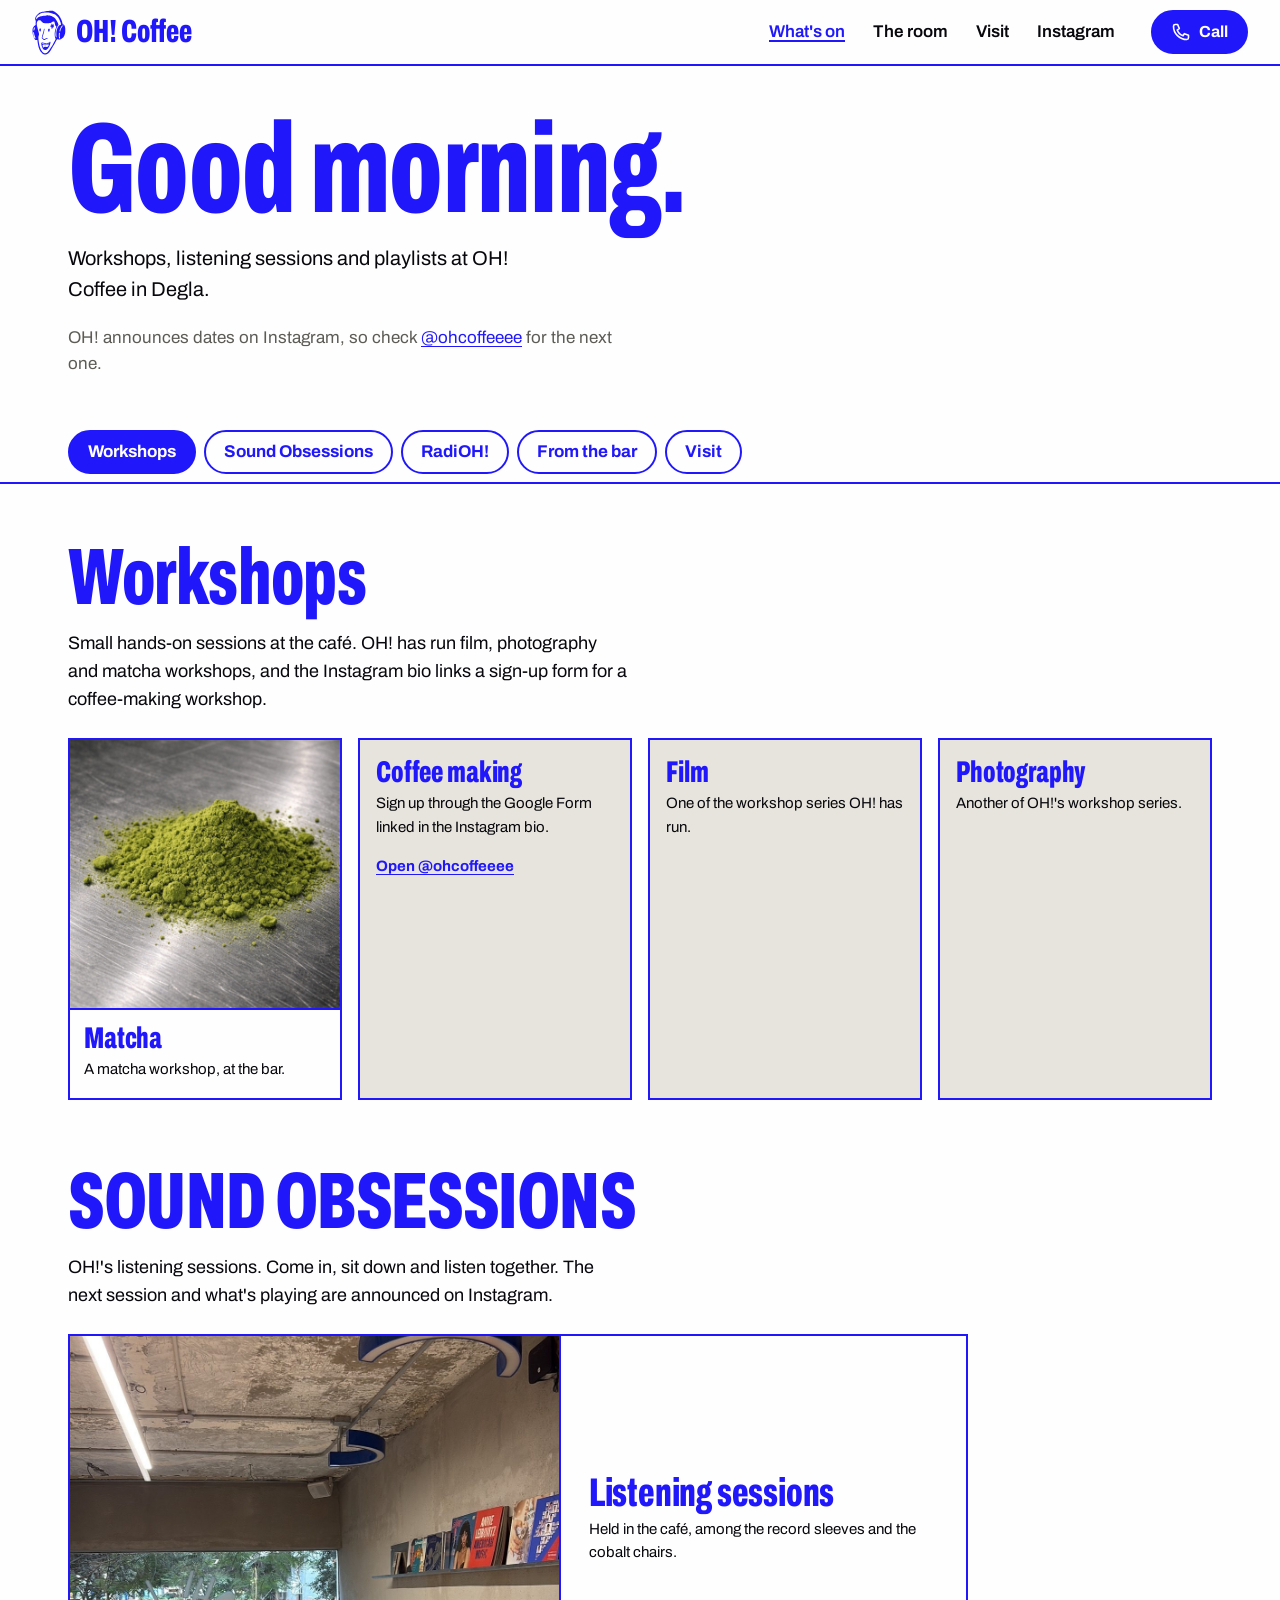
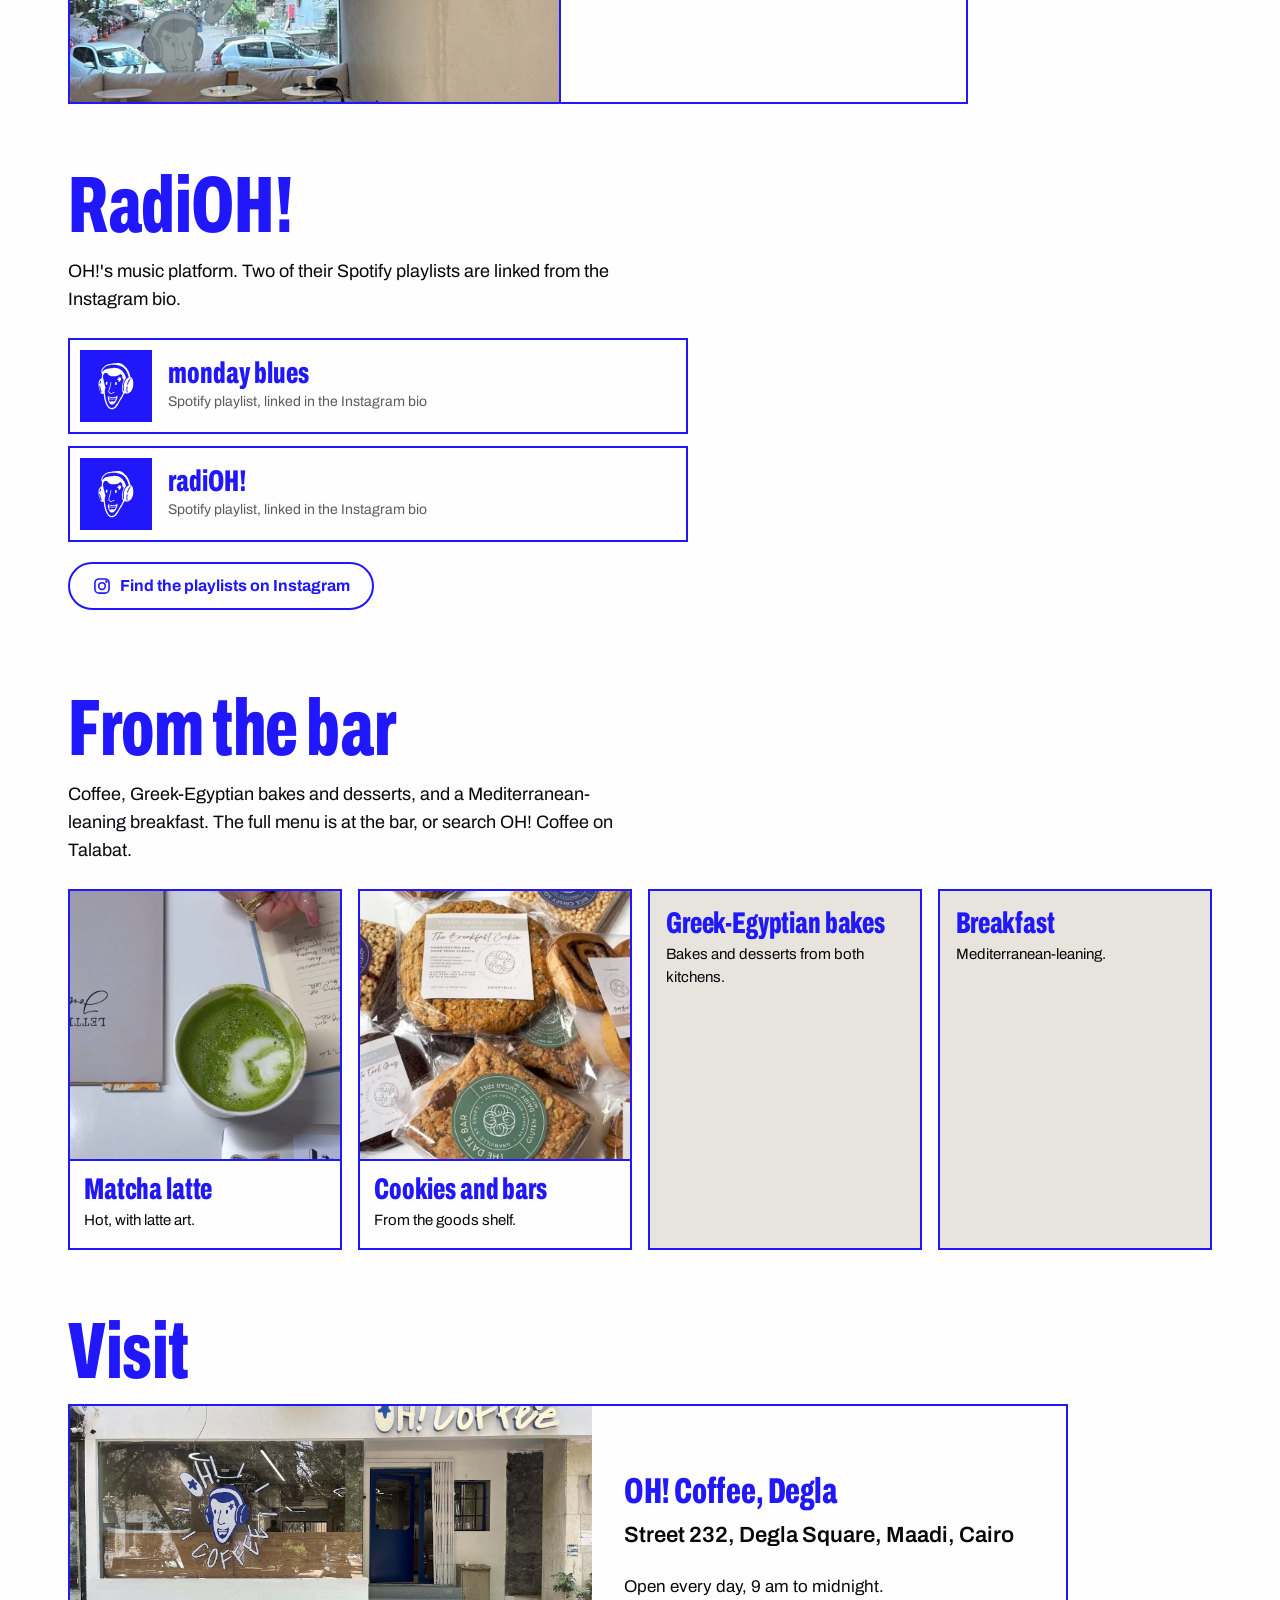
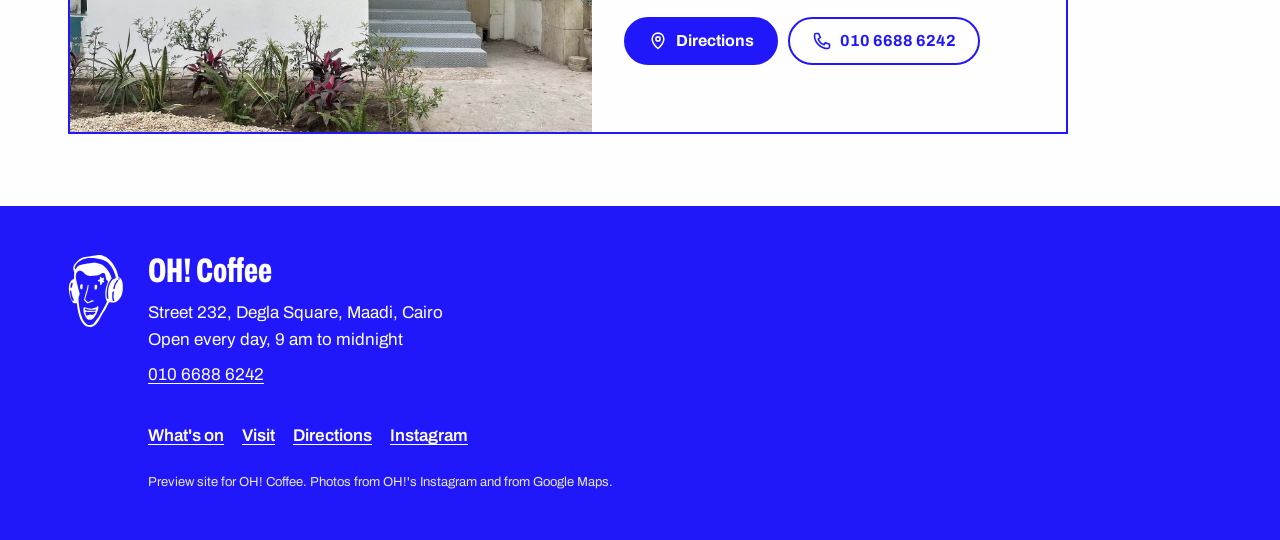
==== whatson.html @ edeab0a0 "OH! Coffee preview site Co-Authored-By: Claude Opus 5.5 (1M context) <noreply@anthropic.com> Claude-" ====
<!doctype html>
<html lang="en">
<head>
<meta charset="utf-8">
<meta name="viewport" content="width=device-width, initial-scale=1">
<title>What&#x27;s on | OH! Coffee, Degla</title>
<meta name="description" content="Workshops, SOUND OBSESSIONS listening sessions and RadiOH! playlists at OH! Coffee, Street 232, Degla Square, Maadi.">
<meta name="theme-color" content="#fefefe">
<link rel="icon" href="img/icon.png">
<link rel="preload" href="fonts/b9202932174a.woff2" as="font" type="font/woff2" crossorigin>
<link rel="stylesheet" href="fonts.css">
<link rel="stylesheet" href="site.css">
<script>document.documentElement.classList.add('js')</script>
</head>
<body class="p-whatson">
<svg width="0" height="0" style="position:absolute" aria-hidden="true"><symbol id="face" viewBox="30 13 96 127"><path fill="currentColor" fill-rule="evenodd" d="M80.00 14.99C78.13 15.17 74.65 15.59 72.27 16.00C69.90 16.41 67.88 17.08 65.75 17.43C63.62 17.78 61.21 17.81 59.50 18.09C57.79 18.36 56.87 18.61 55.50 19.09C54.13 19.58 52.40 20.39 51.27 21.00C50.14 21.61 50.22 21.38 48.72 22.75C47.22 24.12 43.67 27.58 42.25 29.21C40.83 30.83 40.71 31.28 40.17 32.50C39.64 33.72 39.21 35.33 39.05 36.50C38.88 37.67 38.92 38.12 39.19 39.50C39.46 40.88 40.50 42.79 40.66 44.75C40.81 46.71 40.19 49.50 40.13 51.25C40.06 53.00 40.92 54.08 40.27 55.25C39.63 56.42 37.26 57.35 36.25 58.25C35.25 59.15 34.92 59.57 34.25 60.66C33.58 61.74 32.70 63.37 32.25 64.76C31.80 66.15 31.68 67.63 31.55 69.00C31.41 70.37 31.38 71.29 31.44 73.00C31.50 74.71 31.65 77.39 31.91 79.25C32.17 81.11 32.64 82.81 33.00 84.18C33.36 85.56 33.39 85.86 34.06 87.50C34.73 89.14 36.20 92.48 37.00 94.02C37.80 95.56 38.30 96.17 38.88 96.75C39.46 97.33 39.61 97.38 40.50 97.50C41.39 97.61 43.46 97.33 44.25 97.46C45.04 97.58 44.89 96.78 45.22 98.25C45.55 99.72 45.77 103.42 46.23 106.25C46.70 109.08 47.37 112.67 48.00 115.25C48.63 117.83 49.28 119.75 50.01 121.75C50.75 123.75 51.41 125.45 52.40 127.25C53.40 129.05 54.86 131.16 56.00 132.55C57.14 133.94 58.08 134.74 59.25 135.58C60.42 136.42 61.67 137.12 63.00 137.58C64.33 138.04 65.88 138.31 67.25 138.35C68.62 138.39 70.17 138.10 71.25 137.82C72.33 137.55 72.81 137.28 73.75 136.72C74.69 136.17 75.92 135.33 76.88 134.50C77.84 133.67 78.55 132.90 79.50 131.73C80.45 130.57 80.99 130.12 82.58 127.50C84.17 124.88 87.21 119.03 89.03 116.00C90.85 112.97 91.98 111.98 93.50 109.31C95.02 106.64 96.94 102.18 98.14 100.00C99.33 97.82 100.07 96.95 100.67 96.25C101.27 95.55 101.11 95.78 101.75 95.78C102.39 95.78 103.54 96.15 104.50 96.24C105.46 96.32 106.42 96.40 107.50 96.29C108.58 96.19 110.00 95.91 111.00 95.60C112.00 95.30 112.50 95.13 113.50 94.47C114.50 93.81 115.98 92.66 117.00 91.62C118.02 90.59 118.81 89.51 119.60 88.25C120.40 86.99 121.13 85.54 121.75 84.04C122.37 82.54 122.96 80.63 123.30 79.25C123.65 77.87 123.69 76.83 123.81 75.75C123.93 74.67 124.00 74.58 124.00 72.75C124.01 70.92 124.07 67.04 123.83 64.75C123.60 62.46 123.02 60.42 122.62 59.00C122.21 57.58 121.85 57.01 121.42 56.25C120.98 55.49 120.40 54.89 120.00 54.47C119.60 54.04 119.46 53.95 119.00 53.73C118.54 53.51 117.63 53.34 117.25 53.13C116.87 52.93 117.16 53.86 116.71 52.50C116.26 51.14 115.23 47.08 114.56 45.00C113.90 42.92 113.21 41.27 112.70 40.00C112.19 38.73 112.28 38.83 111.50 37.37C110.72 35.91 108.99 32.81 108.00 31.25C107.00 29.69 106.52 29.17 105.55 28.00C104.59 26.83 103.91 25.86 102.20 24.25C100.48 22.64 97.12 19.67 95.25 18.33C93.38 17.00 92.24 16.75 90.95 16.25C89.66 15.75 88.74 15.57 87.50 15.35C86.26 15.13 84.75 14.99 83.50 14.93C82.25 14.87 81.87 14.81 80.00 14.99ZM65.25 20.00C63.75 20.19 61.04 20.64 59.50 20.98C57.96 21.31 57.25 21.52 56.00 22.03C54.75 22.53 53.27 23.26 51.98 24.00C50.69 24.74 49.58 25.33 48.25 26.49C46.92 27.64 44.93 29.83 44.00 30.91C43.07 32.00 43.05 32.15 42.67 33.00C42.29 33.85 41.83 35.05 41.72 36.00C41.60 36.95 41.83 38.20 42.00 38.69C42.17 39.19 42.24 39.41 42.75 38.96C43.26 38.51 44.30 36.82 45.05 36.00C45.80 35.18 46.30 34.67 47.25 34.01C48.20 33.36 49.25 32.68 50.75 32.08C52.25 31.47 52.96 31.01 56.25 30.38C59.54 29.74 67.17 28.61 70.50 28.25C73.83 27.88 74.79 28.15 76.25 28.18C77.71 28.22 78.25 28.29 79.25 28.46C80.25 28.62 81.25 28.90 82.25 29.18C83.25 29.46 84.38 29.80 85.25 30.14C86.12 30.47 86.33 30.49 87.50 31.18C88.67 31.87 90.85 33.19 92.25 34.28C93.65 35.38 94.64 36.30 95.88 37.75C97.12 39.20 98.61 41.25 99.71 43.00C100.82 44.75 101.69 46.38 102.50 48.25C103.32 50.12 104.28 53.04 104.59 54.25C104.89 55.46 104.90 54.50 104.34 55.50C103.79 56.50 102.11 58.75 101.25 60.25C100.40 61.75 99.74 63.21 99.20 64.50C98.66 65.79 98.38 66.71 98.02 68.00C97.67 69.29 97.37 70.21 97.08 72.25C96.80 74.29 96.44 78.25 96.30 80.25C96.16 82.25 96.19 83.08 96.25 84.25C96.30 85.42 96.51 86.54 96.65 87.25C96.80 87.96 96.87 88.07 97.10 88.50C97.32 88.93 97.77 89.54 98.00 89.81C98.23 90.08 98.30 90.06 98.50 90.09C98.70 90.13 99.04 90.14 99.21 90.00C99.39 89.86 99.59 89.75 99.56 89.25C99.54 88.75 99.19 88.83 99.05 87.00C98.92 85.17 98.70 80.67 98.75 78.25C98.79 75.83 99.06 74.21 99.33 72.50C99.61 70.79 99.91 69.54 100.39 68.00C100.87 66.46 101.58 64.62 102.22 63.25C102.87 61.88 103.69 60.64 104.25 59.80C104.81 58.97 104.98 58.82 105.56 58.25C106.14 57.68 106.78 56.99 107.75 56.36C108.72 55.74 110.70 54.94 111.39 54.50C112.08 54.06 111.81 54.08 111.88 53.75C111.95 53.42 112.02 53.42 111.82 52.50C111.62 51.58 111.37 50.29 110.66 48.25C109.95 46.21 108.65 42.58 107.55 40.25C106.45 37.92 105.04 35.73 104.07 34.25C103.10 32.77 102.68 32.38 101.75 31.38C100.82 30.37 99.79 29.26 98.50 28.22C97.21 27.18 95.83 26.09 94.00 25.15C92.17 24.22 89.92 23.37 87.50 22.61C85.08 21.85 81.75 21.05 79.50 20.60C77.25 20.15 75.83 20.06 74.00 19.92C72.17 19.79 69.96 19.78 68.50 19.79C67.04 19.80 66.75 19.80 65.25 20.00ZM49.25 41.75C48.79 41.82 48.67 41.84 48.25 42.06C47.83 42.28 47.29 42.53 46.75 43.06C46.21 43.60 45.49 44.42 45.00 45.29C44.51 46.15 44.07 47.05 43.81 48.25C43.54 49.45 43.22 50.38 43.40 52.50C43.59 54.62 43.85 56.42 44.90 61.00C45.94 65.58 48.92 76.38 49.70 80.00C50.48 83.62 49.85 81.38 49.58 82.75C49.30 84.12 48.31 86.83 48.06 88.25C47.80 89.67 48.04 90.08 48.07 91.25C48.10 92.42 48.07 93.25 48.26 95.25C48.45 97.25 48.80 100.54 49.22 103.25C49.64 105.96 50.34 109.38 50.79 111.50C51.25 113.62 51.41 114.21 51.97 116.00C52.53 117.79 53.48 120.55 54.15 122.25C54.82 123.95 55.27 124.88 56.00 126.22C56.73 127.55 57.67 129.13 58.54 130.25C59.42 131.37 60.42 132.23 61.25 132.91C62.08 133.59 62.71 134.00 63.50 134.33C64.29 134.67 65.12 134.82 66.00 134.89C66.88 134.97 67.75 135.00 68.75 134.80C69.75 134.59 71.05 134.15 72.00 133.64C72.95 133.13 73.15 133.23 74.46 131.75C75.77 130.27 78.18 127.11 79.85 124.75C81.52 122.39 82.86 120.29 84.50 117.62C86.14 114.95 87.68 112.39 89.69 108.75C91.69 105.11 95.37 98.12 96.52 95.75C97.67 93.38 96.83 95.33 96.61 94.50C96.39 93.67 95.56 91.96 95.20 90.75C94.84 89.54 94.64 88.96 94.44 87.25C94.24 85.54 94.03 82.33 94.02 80.50C94.00 78.67 94.10 77.96 94.33 76.25C94.57 74.54 94.72 72.88 95.40 70.25C96.08 67.62 98.27 62.58 98.42 60.50C98.58 58.42 96.80 58.46 96.33 57.75C95.87 57.04 96.08 57.88 95.65 56.25C95.22 54.62 94.23 49.62 93.75 47.99C93.27 46.36 93.12 46.88 92.75 46.48C92.38 46.09 91.88 45.80 91.50 45.64C91.12 45.47 91.04 45.45 90.50 45.48C89.96 45.51 89.42 45.31 88.25 45.84C87.08 46.37 84.71 48.00 83.50 48.64C82.29 49.27 82.71 49.35 81.00 49.66C79.29 49.96 75.46 50.33 73.25 50.48C71.04 50.63 69.29 50.64 67.75 50.55C66.21 50.47 65.12 50.27 64.00 49.95C62.88 49.64 61.79 49.07 61.00 48.67C60.21 48.26 60.12 48.31 59.24 47.50C58.37 46.69 56.79 44.69 55.75 43.79C54.71 42.89 53.79 42.47 53.00 42.10C52.21 41.74 51.62 41.66 51.00 41.60C50.38 41.54 49.71 41.67 49.25 41.75ZM85.75 51.96C85.48 51.94 85.30 52.08 85.13 52.25C84.96 52.42 84.81 52.50 84.75 53.00C84.70 53.50 84.84 54.71 84.80 55.25C84.77 55.79 84.69 56.01 84.56 56.25C84.43 56.49 84.46 56.50 84.00 56.71C83.54 56.91 82.26 57.28 81.81 57.50C81.37 57.72 81.45 57.79 81.34 58.00C81.24 58.21 81.10 58.46 81.17 58.75C81.24 59.04 81.29 59.48 81.76 59.75C82.23 60.02 83.49 60.18 84.00 60.38C84.51 60.59 84.62 60.19 84.80 61.00C84.99 61.81 85.01 64.44 85.12 65.25C85.24 66.06 85.31 65.71 85.50 65.85C85.69 66.00 85.93 66.20 86.25 66.10C86.57 66.00 86.96 65.96 87.42 65.25C87.88 64.54 88.65 62.46 89.00 61.85C89.35 61.25 89.17 61.63 89.50 61.61C89.83 61.58 90.62 61.77 91.00 61.70C91.38 61.63 91.60 61.45 91.75 61.21C91.90 60.97 92.02 60.66 91.90 60.25C91.78 59.84 91.22 59.17 91.05 58.75C90.87 58.33 90.70 58.38 90.85 57.75C91.00 57.12 91.80 55.58 91.94 55.00C92.09 54.42 91.90 54.44 91.75 54.25C91.59 54.06 91.46 53.79 91.00 53.84C90.54 53.89 89.46 54.45 89.00 54.57C88.54 54.68 88.62 54.90 88.25 54.53C87.88 54.16 87.17 52.78 86.75 52.35C86.33 51.92 86.02 51.97 85.75 51.96ZM117.25 54.69C116.92 54.74 116.44 55.01 116.25 55.23C116.06 55.45 116.08 55.75 116.13 56.00C116.18 56.25 116.31 56.57 116.53 56.75C116.76 56.93 117.18 57.11 117.50 57.07C117.82 57.02 118.29 56.72 118.48 56.50C118.68 56.28 118.71 56.01 118.67 55.75C118.63 55.49 118.49 55.12 118.25 54.95C118.01 54.77 117.58 54.65 117.25 54.69ZM115.00 57.75C114.76 57.82 114.52 57.75 114.06 58.25C113.59 58.75 113.03 59.38 112.22 60.75C111.41 62.12 109.92 64.75 109.17 66.50C108.43 68.25 107.95 70.21 107.74 71.25C107.53 72.29 107.80 72.38 107.93 72.75C108.05 73.12 108.28 73.33 108.50 73.44C108.72 73.56 109.02 73.55 109.25 73.44C109.48 73.32 109.60 73.63 109.89 72.75C110.19 71.87 110.61 69.45 111.00 68.17C111.39 66.89 111.45 66.49 112.25 65.04C113.05 63.60 115.21 60.63 115.81 59.50C116.41 58.37 115.91 58.53 115.86 58.25C115.81 57.97 115.64 57.91 115.50 57.83C115.36 57.74 115.24 57.67 115.00 57.75ZM36.75 62.21C36.48 62.18 36.39 62.28 36.15 62.50C35.91 62.72 35.59 62.96 35.33 63.50C35.07 64.04 34.79 64.71 34.61 65.75C34.43 66.79 34.23 68.92 34.23 69.75C34.23 70.58 34.43 70.50 34.60 70.75C34.77 71.00 35.02 71.26 35.25 71.28C35.48 71.29 35.77 71.09 36.00 70.84C36.23 70.59 36.28 70.89 36.61 69.75C36.94 68.61 37.78 65.18 37.97 64.00C38.16 62.82 37.95 62.97 37.75 62.67C37.55 62.38 37.02 62.24 36.75 62.21ZM53.00 64.97C52.62 65.05 52.29 65.21 52.00 65.44C51.71 65.68 51.45 66.01 51.25 66.39C51.05 66.78 50.92 67.19 50.83 67.75C50.74 68.31 50.62 68.98 50.69 69.75C50.76 70.52 51.03 71.76 51.25 72.35C51.47 72.95 51.75 73.10 52.00 73.31C52.25 73.52 52.46 73.61 52.75 73.62C53.04 73.62 53.45 73.54 53.75 73.36C54.05 73.17 54.33 73.31 54.57 72.50C54.81 71.69 55.12 69.67 55.18 68.50C55.23 67.33 55.07 66.09 54.92 65.50C54.76 64.91 54.57 65.06 54.25 64.97C53.93 64.89 53.38 64.90 53.00 64.97ZM64.00 65.98C63.82 66.14 63.91 65.55 63.66 66.75C63.41 67.95 63.24 70.21 62.50 73.17C61.76 76.13 59.97 81.78 59.21 84.50C58.45 87.22 58.20 88.33 57.95 89.50C57.70 90.67 57.65 90.89 57.70 91.50C57.75 92.11 57.78 92.59 58.25 93.16C58.72 93.73 59.92 94.36 60.50 94.92C61.08 95.48 61.33 96.11 61.75 96.52C62.17 96.94 62.58 97.22 63.00 97.42C63.42 97.61 63.58 97.79 64.25 97.69C64.92 97.59 65.92 97.27 67.00 96.81C68.08 96.36 69.67 95.31 70.75 94.95C71.83 94.59 72.95 94.81 73.50 94.66C74.05 94.50 74.03 94.23 74.08 94.00C74.13 93.77 73.93 93.44 73.80 93.25C73.66 93.06 73.63 92.96 73.25 92.85C72.87 92.73 72.05 92.55 71.50 92.57C70.95 92.60 70.79 92.58 69.96 93.00C69.13 93.42 67.45 94.70 66.50 95.07C65.55 95.43 64.92 95.33 64.25 95.20C63.58 95.07 63.26 94.98 62.50 94.28C61.74 93.58 60.15 91.67 59.66 91.00C59.17 90.33 59.52 90.67 59.57 90.25C59.63 89.83 59.36 90.71 60.00 88.50C60.63 86.29 62.55 80.17 63.40 77.00C64.24 73.83 64.75 71.25 65.05 69.50C65.36 67.75 65.29 67.11 65.24 66.50C65.19 65.89 64.96 65.91 64.75 65.83C64.54 65.74 64.18 65.83 64.00 65.98ZM77.25 65.98C76.73 65.99 76.50 66.13 76.25 66.34C76.00 66.55 75.89 66.22 75.78 67.25C75.66 68.28 75.49 71.42 75.57 72.50C75.65 73.58 75.89 73.47 76.25 73.74C76.61 74.00 77.33 74.11 77.75 74.10C78.17 74.08 78.46 73.92 78.75 73.65C79.04 73.38 79.26 73.40 79.49 72.50C79.72 71.60 80.07 69.17 80.13 68.25C80.20 67.33 80.00 67.33 79.88 67.00C79.75 66.67 79.79 66.42 79.36 66.25C78.92 66.08 77.77 65.96 77.25 65.98ZM34.00 75.90C33.72 75.98 33.46 76.19 33.32 76.50C33.19 76.81 32.89 75.79 33.18 77.75C33.46 79.71 34.58 86.12 35.05 88.25C35.52 90.38 35.64 89.83 35.99 90.50C36.34 91.17 36.74 91.76 37.15 92.25C37.57 92.74 38.15 93.24 38.50 93.45C38.85 93.65 39.03 93.60 39.25 93.48C39.47 93.37 39.73 93.08 39.82 92.75C39.91 92.42 40.06 92.33 39.79 91.50C39.51 90.67 38.64 89.04 38.18 87.75C37.71 86.46 37.35 84.96 37.02 83.75C36.68 82.54 36.40 81.67 36.16 80.50C35.93 79.33 35.80 77.50 35.60 76.75C35.41 76.00 35.27 76.15 35.00 76.00C34.73 75.86 34.28 75.81 34.00 75.90ZM107.25 77.19C107.04 77.40 106.69 77.74 106.47 78.25C106.25 78.76 106.02 78.42 105.93 80.25C105.85 82.08 105.78 87.17 105.94 89.25C106.11 91.33 106.62 92.00 106.92 92.75C107.21 93.50 107.48 93.55 107.74 93.75C108.01 93.95 108.25 93.97 108.50 93.95C108.75 93.92 109.08 93.80 109.25 93.60C109.42 93.40 109.64 93.43 109.51 92.75C109.38 92.07 108.71 90.46 108.46 89.50C108.22 88.54 108.00 88.88 108.05 87.00C108.10 85.12 108.70 79.88 108.76 78.25C108.82 76.62 108.57 77.45 108.40 77.25C108.23 77.05 107.94 77.04 107.75 77.03C107.56 77.02 107.46 76.99 107.25 77.19ZM80.25 102.36C79.99 102.72 79.90 104.03 79.19 104.50C78.48 104.97 77.37 104.77 76.00 105.15C74.63 105.53 72.42 106.54 71.00 106.80C69.58 107.05 69.38 107.05 67.50 106.70C65.62 106.35 61.33 105.02 59.75 104.68C58.17 104.35 58.46 104.57 58.00 104.67C57.54 104.76 57.25 104.90 56.97 105.25C56.68 105.60 56.39 106.17 56.28 106.75C56.17 107.33 56.18 107.58 56.33 108.75C56.47 109.92 56.86 112.38 57.16 113.75C57.47 115.12 57.62 115.71 58.15 117.00C58.69 118.29 59.47 120.19 60.36 121.50C61.25 122.81 62.77 124.18 63.50 124.86C64.23 125.53 64.29 125.37 64.75 125.54C65.21 125.72 65.50 125.88 66.25 125.91C67.00 125.93 68.30 125.94 69.25 125.70C70.20 125.47 71.14 124.99 71.97 124.50C72.80 124.01 73.67 123.28 74.25 122.73C74.83 122.19 74.90 122.08 75.47 121.25C76.03 120.42 76.96 118.96 77.64 117.75C78.31 116.54 78.85 115.58 79.50 114.00C80.16 112.42 81.14 109.88 81.58 108.25C82.02 106.62 82.18 105.17 82.15 104.25C82.12 103.33 81.64 103.07 81.41 102.75C81.17 102.43 80.94 102.37 80.75 102.31C80.56 102.24 80.51 101.99 80.25 102.36ZM59.50 106.95C59.20 107.15 58.95 107.62 58.94 108.00C58.93 108.38 58.82 108.87 59.45 109.25C60.09 109.63 61.53 110.07 62.75 110.29C63.97 110.52 64.75 110.55 66.75 110.58C68.75 110.61 72.96 110.62 74.75 110.49C76.54 110.36 76.92 110.07 77.50 109.82C78.08 109.57 78.15 109.24 78.23 109.00C78.32 108.76 78.16 108.52 78.00 108.36C77.84 108.20 78.29 108.02 77.25 108.05C76.21 108.09 73.33 108.49 71.75 108.59C70.17 108.68 68.96 108.72 67.75 108.64C66.54 108.56 65.67 108.40 64.50 108.10C63.33 107.80 61.58 107.03 60.75 106.83C59.92 106.64 59.80 106.76 59.50 106.95ZM61.00 111.96C59.81 112.00 60.27 112.37 60.10 112.75C59.92 113.13 59.79 113.42 59.97 114.25C60.14 115.08 60.75 117.03 61.13 117.75C61.51 118.47 61.31 118.69 62.25 118.58C63.19 118.47 65.71 117.33 66.75 117.08C67.79 116.82 67.75 116.96 68.50 117.04C69.25 117.12 70.46 117.57 71.25 117.56C72.04 117.55 72.58 117.30 73.25 116.99C73.92 116.68 74.69 116.21 75.25 115.71C75.81 115.22 76.33 114.45 76.62 114.00C76.90 113.55 76.96 113.28 76.98 113.00C77.00 112.72 76.91 112.49 76.75 112.34C76.59 112.19 77.58 112.08 76.00 112.12C74.42 112.15 69.75 112.55 67.25 112.52C64.75 112.50 62.19 111.92 61.00 111.96Z"/></symbol></svg>
<a class="skip" href="#main">Skip to content</a>
<header class="hdr"><div class="in">
  <a class="brand" href="index.html" aria-label="OH! Coffee, home"><svg class="bface" aria-hidden="true" focusable="false"><use href="#face"/></svg><span class="wm" aria-hidden="true">OH! Coffee</span></a>
  <nav class="nav" aria-label="Main"><a href="whatson.html" aria-current="page">What's on</a><a href="index.html#room">The room</a><a href="index.html#visit">Visit</a><a href="https://www.instagram.com/ohcoffeeee/" target="_blank" rel="noopener">Instagram</a></nav>
  <div class="acts">
    <a class="btn btn-co btn-sm hcall" href="tel:+201066886242"><svg class="i" viewBox="0 0 24 24" fill="none" stroke="currentColor" stroke-width="1.9" stroke-linecap="round" stroke-linejoin="round" aria-hidden="true"><path d="M5 3h3l2 5-2.5 1.5a11 11 0 0 0 7 7L16 14l5 2v3a2 2 0 0 1-2 2A16 16 0 0 1 3 5a2 2 0 0 1 2-2z"/></svg>Call</a>
    <a class="ib call" href="tel:+201066886242" aria-label="Call OH! Coffee"><svg class="i" viewBox="0 0 24 24" fill="none" stroke="currentColor" stroke-width="1.9" stroke-linecap="round" stroke-linejoin="round" aria-hidden="true"><path d="M5 3h3l2 5-2.5 1.5a11 11 0 0 0 7 7L16 14l5 2v3a2 2 0 0 1-2 2A16 16 0 0 1 3 5a2 2 0 0 1 2-2z"/></svg></a>
    <button class="ib burger" type="button" aria-expanded="false" aria-controls="mnav" aria-label="Open menu"><span class="o"><svg class="i" viewBox="0 0 24 24" fill="none" stroke="currentColor" stroke-width="1.9" stroke-linecap="round" stroke-linejoin="round" aria-hidden="true"><path d="M4 7h16M4 12h16M4 17h16"/></svg></span><span class="x"><svg class="i" viewBox="0 0 24 24" fill="none" stroke="currentColor" stroke-width="1.9" stroke-linecap="round" stroke-linejoin="round" aria-hidden="true"><path d="M6 6l12 12M18 6L6 18"/></svg></span></button>
  </div>
</div></header>
<nav id="mnav" aria-label="Mobile">
  <a href="index.html">Home</a><a href="whatson.html">What's on</a><a href="index.html#room">The room</a><a href="index.html#visit">Visit</a>
  <a class="small" href="tel:+201066886242">Call, 010 6688 6242</a>
  <a class="small" href="https://www.google.com/maps/search/?api=1&query=OH%21+Coffee+Street+232+Degla+Square+Maadi+Cairo" target="_blank" rel="noopener">Directions on Google Maps</a>
  <a class="small" href="https://www.instagram.com/ohcoffeeee/" target="_blank" rel="noopener">Instagram @ohcoffeeee</a>
</nav>
<main id="main">
  <div class="wtop"><div class="in">
    <h1 class="greet" data-greet>Hello.</h1>
    <p class="lede">Workshops, listening sessions and playlists at OH! Coffee in Degla.</p>
    <p class="disc">OH! announces dates on Instagram, so check <a href="https://www.instagram.com/ohcoffeeee/" target="_blank" rel="noopener">@ohcoffeeee</a> for the next one.</p>
  </div></div>
  <nav class="chips js-jump" aria-label="Sections"><div class="track"><a class="chip" href="#workshops">Workshops</a><a class="chip" href="#sound-obsessions">Sound Obsessions</a><a class="chip" href="#radioh">RadiOH!</a><a class="chip" href="#bar">From the bar</a><a class="chip" href="#visit">Visit</a></div></nav>
  <div class="wbody in">
  <section class="wsec" id="workshops" aria-labelledby="workshops-h">
    <h2 id="workshops-h">Workshops</h2><p class="intro">Small hands-on sessions at the café. OH! has run film, photography and matcha workshops, and the Instagram bio links a sign-up form for a coffee-making workshop.</p>
    <div class="cards"><article class="card"><div class="cmedia"><img src="img/matcha-powder.jpg" alt="A small mound of bright green matcha powder on a brushed steel counter" width="1200" height="1600" loading="lazy"></div><div class="cbody"><h3>Matcha</h3><p>A matcha workshop, at the bar.</p></div></article><article class="card textonly"><div class="cbody"><h3>Coffee making</h3><p>Sign up through the Google Form linked in the Instagram bio.</p><p class="clink"><a href="https://www.instagram.com/ohcoffeeee/" target="_blank" rel="noopener">Open @ohcoffeeee</a></p></div></article><article class="card textonly"><div class="cbody"><h3>Film</h3><p>One of the workshop series OH! has run.</p></div></article><article class="card textonly"><div class="cbody"><h3>Photography</h3><p>Another of OH!'s workshop series.</p></div></article></div>
  </section>
  <section class="wsec" id="sound-obsessions" aria-labelledby="sound-obsessions-h">
    <h2 id="sound-obsessions-h">SOUND OBSESSIONS</h2><p class="intro">OH!&#x27;s listening sessions. Come in, sit down and listen together. The next session and what&#x27;s playing are announced on Instagram.</p>
    <div class="cards"><article class="card"><div class="cmedia"><img src="img/window-seating.jpg" alt="Window seating with round white tables and cobalt chairs, a row of record sleeves on a wall shelf" width="1080" height="1007" loading="lazy"></div><div class="cbody"><h3>Listening sessions</h3><p>Held in the café, among the record sleeves and the cobalt chairs.</p></div></article></div>
  </section>
  <section class="wsec" id="radioh" aria-labelledby="radioh-h">
    <h2 id="radioh-h">RadiOH!</h2><p class="intro">OH!&#x27;s music platform. Two of their Spotify playlists are linked from the Instagram bio.</p>
    <div class="free"><ul class="plist"><li><span class="sl"><svg class="pface" aria-hidden="true" focusable="false"><use href="#face"/></svg></span><span><b>monday blues</b><small>Spotify playlist, linked in the Instagram bio</small></span></li><li><span class="sl"><svg class="pface" aria-hidden="true" focusable="false"><use href="#face"/></svg></span><span><b>radiOH!</b><small>Spotify playlist, linked in the Instagram bio</small></span></li></ul><p><a class="btn btn-line" href="https://www.instagram.com/ohcoffeeee/" target="_blank" rel="noopener"><svg class="i" viewBox="0 0 24 24" fill="none" stroke="currentColor" stroke-width="1.9" stroke-linecap="round" stroke-linejoin="round" aria-hidden="true"><rect x="3.5" y="3.5" width="17" height="17" rx="5"/><circle cx="12" cy="12" r="4"/><circle cx="17.3" cy="6.7" r=".6" fill="currentColor"/></svg>Find the playlists on Instagram</a></p></div>
  </section>
  <section class="wsec" id="bar" aria-labelledby="bar-h">
    <h2 id="bar-h">From the bar</h2><p class="intro">Coffee, Greek-Egyptian bakes and desserts, and a Mediterranean-leaning breakfast. The full menu is at the bar, or search OH! Coffee on Talabat.</p>
    <div class="cards"><article class="card"><div class="cmedia"><img src="img/matcha-latte.jpg" alt="A matcha latte with latte art, from above, next to an open notebook" width="720" height="720" loading="lazy"></div><div class="cbody"><h3>Matcha latte</h3><p>Hot, with latte art.</p></div></article><article class="card"><div class="cmedia"><img src="img/goods-cookies.jpg" alt="Packaged cookies, date bars and rolls from the goods shelf" width="720" height="720" loading="lazy"></div><div class="cbody"><h3>Cookies and bars</h3><p>From the goods shelf.</p></div></article><article class="card textonly"><div class="cbody"><h3>Greek-Egyptian bakes</h3><p>Bakes and desserts from both kitchens.</p></div></article><article class="card textonly"><div class="cbody"><h3>Breakfast</h3><p>Mediterranean-leaning.</p></div></article></div>
  </section>

  <section class="wsec wvisit" id="visit" aria-labelledby="visit-h">
    <h2 id="visit-h">Visit</h2>
    <article class="branch">
      <figure><img src="img/storefront-day.jpg" alt="The OH! Coffee shopfront by day with the cobalt door" width="1600" height="1200" loading="lazy"></figure>
      <div class="bbody">
        <h3>OH! Coffee, Degla</h3>
        <p class="addr">Street 232, Degla Square, Maadi, Cairo</p>
        <p>Open every day, 9 am to midnight.</p>
        <div class="acts-row">
          <a class="btn btn-co" href="https://www.google.com/maps/search/?api=1&query=OH%21+Coffee+Street+232+Degla+Square+Maadi+Cairo" target="_blank" rel="noopener"><svg class="i" viewBox="0 0 24 24" fill="none" stroke="currentColor" stroke-width="1.9" stroke-linecap="round" stroke-linejoin="round" aria-hidden="true"><path d="M12 21s-7-6.2-7-11.5a7 7 0 0 1 14 0C19 14.8 12 21 12 21z"/><circle cx="12" cy="9.5" r="2.5"/></svg>Directions</a>
          <a class="btn btn-line" href="tel:+201066886242"><svg class="i" viewBox="0 0 24 24" fill="none" stroke="currentColor" stroke-width="1.9" stroke-linecap="round" stroke-linejoin="round" aria-hidden="true"><path d="M5 3h3l2 5-2.5 1.5a11 11 0 0 0 7 7L16 14l5 2v3a2 2 0 0 1-2 2A16 16 0 0 1 3 5a2 2 0 0 1 2-2z"/></svg>010 6688 6242</a>
        </div>
      </div>
    </article>
  </section>
  </div>
</main>
<div class="mbar" aria-label="Quick actions">
  <a class="btn btn-co" href="tel:+201066886242"><svg class="i" viewBox="0 0 24 24" fill="none" stroke="currentColor" stroke-width="1.9" stroke-linecap="round" stroke-linejoin="round" aria-hidden="true"><path d="M5 3h3l2 5-2.5 1.5a11 11 0 0 0 7 7L16 14l5 2v3a2 2 0 0 1-2 2A16 16 0 0 1 3 5a2 2 0 0 1 2-2z"/></svg>Call</a>
  <a class="btn btn-line" href="https://www.instagram.com/ohcoffeeee/" target="_blank" rel="noopener"><svg class="i" viewBox="0 0 24 24" fill="none" stroke="currentColor" stroke-width="1.9" stroke-linecap="round" stroke-linejoin="round" aria-hidden="true"><rect x="3.5" y="3.5" width="17" height="17" rx="5"/><circle cx="12" cy="12" r="4"/><circle cx="17.3" cy="6.7" r=".6" fill="currentColor"/></svg>Instagram</a>
</div>
<footer class="ftr"><div class="in">
  <a class="fface" href="index.html" aria-label="OH! Coffee, home"><svg class="ffsvg" aria-hidden="true" focusable="false"><use href="#face"/></svg></a>
  <div class="fcol">
    <p class="fname">OH! Coffee</p>
    <p>Street 232, Degla Square, Maadi, Cairo<br>Open every day, 9 am to midnight<br><a href="tel:+201066886242">010 6688 6242</a></p>
    <nav aria-label="Footer"><a href="whatson.html">What's on</a><a href="index.html#visit">Visit</a><a href="https://www.google.com/maps/search/?api=1&query=OH%21+Coffee+Street+232+Degla+Square+Maadi+Cairo" target="_blank" rel="noopener">Directions</a><a href="https://www.instagram.com/ohcoffeeee/" target="_blank" rel="noopener">Instagram</a></nav>
    <small>Preview site for OH! Coffee. Photos from OH!'s Instagram and from Google Maps.</small>
  </div>
</div></footer>
<script src="app.js"></script>
</body>
</html>
---- fonts.css ----
/* latin-ext */
@font-face {
  font-family: 'Archivo';
  font-style: normal;
  font-weight: 400 900;
  font-stretch: 62% 125%;
  font-display: swap;
  src: url(fonts/c422bfcfaf78.woff2) format('woff2');
  unicode-range: U+0100-02BA, U+02BD-02C5, U+02C7-02CC, U+02CE-02D7, U+02DD-02FF, U+0304, U+0308, U+0329, U+1D00-1DBF, U+1E00-1E9F, U+1EF2-1EFF, U+2020, U+20A0-20AB, U+20AD-20C4, U+2113, U+2C60-2C7F, U+A720-A7FF;
}
/* latin */
@font-face {
  font-family: 'Archivo';
  font-style: normal;
  font-weight: 400 900;
  font-stretch: 62% 125%;
  font-display: swap;
  src: url(fonts/b9202932174a.woff2) format('woff2');
  unicode-range: U+0000-00FF, U+0131, U+0152-0153, U+02BB-02BC, U+02C6, U+02DA, U+02DC, U+0304, U+0308, U+0329, U+2000-206F, U+20AC, U+2122, U+2191, U+2193, U+2212, U+2215, U+FEFF, U+FFFD;
}
---- site.css ----
/* OH! Coffee preview. Tokens from brand.md */
:root{
  --cobalt:#2018fb; --paper:#fefefe; --concrete:#c9c8be; --wash:#e6e4dc; --ink:#08070c; --tan:#a57d5c; --graphite:#5c5b55;
  --hdr:64px; --chips:60px;
  --gut:clamp(16px,4vw,48px); --max:1240px;
}
*,*::before,*::after{box-sizing:border-box}
html{scroll-behavior:smooth;-webkit-text-size-adjust:100%}
body{margin:0;background:var(--paper);color:var(--ink);font-family:'Archivo',system-ui,sans-serif;font-stretch:100%;font-size:17px;line-height:1.55;overflow-x:hidden}
img{display:block;max-width:100%;height:auto}
a{color:var(--cobalt);text-underline-offset:3px}
figure{margin:0}
h1,h2,h3{margin:0;font-weight:800;font-stretch:62%;line-height:.95;letter-spacing:-.005em;color:var(--cobalt)}
p{margin:0 0 1em}
.in{max-width:var(--max);margin:0 auto;padding:0 var(--gut)}
:focus-visible{outline:3px solid var(--cobalt);outline-offset:3px}
.skip{position:absolute;left:-999px;top:8px;background:var(--cobalt);color:var(--paper);padding:12px 16px;z-index:100}
.skip:focus{left:8px}
.i{width:20px;height:20px;flex:none}

/* buttons */
.btn{display:inline-flex;align-items:center;justify-content:center;gap:8px;min-height:48px;padding:0 22px;border-radius:999px;font:inherit;font-weight:700;font-size:16px;text-decoration:none;border:2px solid var(--cobalt);transition:background .2s,color .2s;white-space:nowrap}
.btn-co{background:var(--cobalt);color:var(--paper)}
.btn-co:hover{background:var(--ink);border-color:var(--ink)}
.btn-line{background:transparent;color:var(--cobalt)}
.btn-line:hover{background:var(--cobalt);color:var(--paper)}
.btn-paper{background:var(--paper);color:var(--cobalt);border-color:var(--paper)}
.btn-paper:hover{background:transparent;color:var(--paper)}
.btn-sm{min-height:44px;padding:0 18px}
.acts-row{display:flex;flex-wrap:wrap;gap:10px}

/* header */
.hdr{position:sticky;top:0;z-index:40;background:var(--paper);border-bottom:2px solid var(--cobalt)}
.hdr .in{display:flex;align-items:center;gap:16px;height:var(--hdr);max-width:none}
.brand{display:flex;align-items:center;gap:10px;text-decoration:none;color:var(--cobalt);min-height:44px;flex:none}
.bface{width:34px;height:45px;color:var(--cobalt)}
.wm{font-weight:800;font-stretch:62%;font-size:30px;line-height:1;white-space:nowrap}
.nav{display:none;margin-left:auto;gap:4px}
.nav a{display:inline-flex;align-items:center;min-height:44px;padding:0 12px;color:var(--ink);text-decoration:none;font-weight:600}
.nav a:hover,.nav a[aria-current]{color:var(--cobalt);text-decoration:underline;text-decoration-thickness:2px}
.acts{margin-left:auto;display:flex;align-items:center;gap:6px}
.hcall{display:none}
.ib{display:inline-flex;align-items:center;justify-content:center;width:44px;height:44px;border-radius:50%;border:2px solid var(--cobalt);background:var(--paper);color:var(--cobalt);padding:0;cursor:pointer}
.ib .i{width:22px;height:22px}
.burger .x{display:none}
.burger[aria-expanded="true"] .x{display:block}.burger[aria-expanded="true"] .o{display:none}
.burger span{display:flex}
#mnav{position:fixed;inset:var(--hdr) 0 auto 0;z-index:39;background:var(--cobalt);padding:12px var(--gut) 28px;display:flex;flex-direction:column;transform:translateY(-8px);opacity:0;visibility:hidden;transition:opacity .22s,transform .22s,visibility 0s .22s}
#mnav.open{opacity:1;transform:none;visibility:visible;transition:opacity .22s,transform .22s}
#mnav a{color:var(--paper);text-decoration:none;font-weight:800;font-stretch:62%;font-size:38px;line-height:1.1;padding:6px 0;min-height:48px}
#mnav a.small{font-weight:500;font-stretch:100%;font-size:17px;padding:12px 0 0;opacity:.92}
@media (min-width:380px){.wm{font-size:32px}}
@media (min-width:900px){
  .nav{display:flex}.acts{margin-left:8px}.hcall{display:inline-flex}.ib{display:none}
  #mnav{display:none}
  .hdr .in{padding:0 32px}
}

/* hero */
.hero{position:relative}
.hero-photo img{width:100%;height:min(62svh,560px);object-fit:cover;object-position:40% 38%}
.sticker{position:relative;margin:-64px var(--gut) 0;background:var(--paper);border:2px solid var(--cobalt);padding:24px 20px 22px;max-width:620px}
.sticker h1{font-size:clamp(52px,15vw,124px);line-height:.88;margin-bottom:14px}
.sticker p{font-size:18px;max-width:40ch;color:var(--ink)}
@media (min-width:900px){
  .hero-photo img{height:min(88svh,860px)}
  .sticker{position:absolute;right:var(--gut);bottom:40px;margin:0;padding:32px 34px 30px}
  .hero-photo img{object-position:50% 62%}
}

/* sleeve: the signature */
.sleeve{position:relative;overflow:hidden;background:var(--cobalt);color:var(--paper);margin-top:72px;padding:64px 0 72px}
.sleeve h2,.sleeve h3{color:var(--paper)}
.sleeve .in{position:relative;z-index:1}
.sleeve h2{font-size:clamp(46px,9vw,96px);max-width:9ch;margin-bottom:36px}
.sleeve-face{position:absolute;right:-18%;top:28px;width:min(72vw,620px);aspect-ratio:96/127;color:var(--paper);opacity:.16;pointer-events:none}
.bigface{width:100%;height:100%}
.sides{display:grid;gap:36px;margin-bottom:40px;max-width:760px}
.side h3{font-size:24px;font-weight:700;font-stretch:100%;letter-spacing:0;margin-bottom:8px;opacity:.85}
.tracks{list-style:none;margin:0;padding:0;border-top:1.5px solid rgba(254,254,254,.45)}
.tracks li{display:grid;grid-template-columns:44px 1fr;column-gap:12px;padding:14px 0;border-bottom:1.5px solid rgba(254,254,254,.45)}
.tn{grid-row:span 2;font-weight:600;font-variant-numeric:tabular-nums;padding-top:6px;color:#e9e7df}
.tt{font-weight:800;font-stretch:62%;font-size:clamp(30px,6vw,44px);line-height:1}
.td{font-size:16px;color:#f2f1ec;margin-top:4px}
@media (min-width:900px){
  .sleeve{padding:96px 0 104px;margin-top:120px}
  .sleeve-face{right:-4%;top:50%;transform:translateY(-50%);width:min(46vw,640px);opacity:1}
  .sides{grid-template-columns:1fr 1fr;gap:48px;max-width:56%}
  .tracks li{grid-template-columns:40px 1fr}
}
/* one-time reveal of the face */
.js .sleeve-face[data-draw] .bigface{clip-path:inset(0 0 100% 0);transition:clip-path 1.6s cubic-bezier(.6,.05,.25,1)}
.js .sleeve-face.drawn .bigface{clip-path:inset(0 0 0 0)}
@media (prefers-reduced-motion:reduce){
  html{scroll-behavior:auto}
  .js .sleeve-face[data-draw] .bigface{clip-path:none;transition:none}
  #mnav,.btn{transition:none}
}

/* shared section heads */
.big{font-size:clamp(44px,8vw,88px);margin-bottom:22px;max-width:14ch}
section.room,section.bar,section.on,section.story,section.visit{padding:80px 0 0}
@media (min-width:900px){section.room,section.bar,section.on,section.story,section.visit{padding-top:128px}}
figcaption{font-size:14px;color:var(--graphite);margin-top:8px}

/* room */
.room .in{display:grid;gap:14px;grid-template-columns:1fr 1fr}
.room-text,.r-tall{grid-column:1/-1}
.r-wide,.r-dog{align-self:start}
.room-text p{max-width:52ch;font-size:18px}
.room img{width:100%;object-fit:cover}
.r-tall img{aspect-ratio:4/5}
.r-wide img{aspect-ratio:4/5}
.r-dog img{aspect-ratio:4/5}
@media (min-width:700px){
  .room .in{grid-template-columns:1.1fr 1fr;align-items:start;column-gap:24px;row-gap:24px}
  .room-text{grid-column:1/-1}
  .r-tall{grid-column:1;grid-row:span 2}.r-tall img{aspect-ratio:912/1500}
  .r-wide img{aspect-ratio:1080/1007}
}
@media (min-width:1000px){
  .room .in{grid-template-columns:1.05fr 1fr .62fr}
  .room-text{grid-column:2/4;padding-top:12px}
  .r-tall{grid-column:1;grid-row:1/3}
  .r-wide{grid-column:2}.r-dog{grid-column:3;align-self:end}
}

/* bar */
.bar-grid{display:grid;gap:18px;grid-template-columns:1fr 1fr}
.bar-grid figure:nth-child(2){grid-row:span 2}
.bar-grid img{width:100%;height:100%;object-fit:cover;aspect-ratio:1}
.bar-grid figure:nth-child(2) img{aspect-ratio:auto}
.bar-grid figure{display:flex;flex-direction:column}
.bar-grid figcaption{font-size:16px;color:var(--ink);font-weight:600}
.note{margin-top:22px;max-width:56ch;font-size:18px}
@media (min-width:900px){
  .bar-grid{grid-template-columns:1fr 1fr 1fr}
  .bar-grid figure:nth-child(2){grid-row:auto}
  .bar-grid img,.bar-grid figure:nth-child(2) img{aspect-ratio:4/5}
}

/* what's on teaser */
.on .in{}
.on-list{margin:0;border-top:2px solid var(--cobalt)}
.on-list div{padding:20px 0;border-bottom:2px solid var(--cobalt);display:grid;gap:4px}
.on-list dt a{font-weight:800;font-stretch:62%;font-size:clamp(34px,6vw,56px);line-height:1;text-decoration:none;display:inline-block;min-height:44px}
.on-list dt a:hover{text-decoration:underline;text-decoration-thickness:3px}
.on-list dd{margin:0;font-size:18px;max-width:48ch}
.on .sub{margin-top:20px;color:var(--graphite)}
@media (min-width:900px){.on-list div{grid-template-columns:minmax(0,1fr) minmax(0,1fr);align-items:baseline;gap:32px}}

/* story */
.story .in{}
.story p{font-size:20px;max-width:46ch}
.story .src{font-size:14px;color:var(--graphite)}

/* visit */
.visit{background:var(--wash);margin-top:80px;padding-bottom:80px!important}
.visit .in{display:grid;gap:28px}
.vphoto img{width:100%;aspect-ratio:4/3;object-fit:cover}
.addr{font-size:22px;font-weight:600}
@media (min-width:900px){.visit{margin-top:128px}.visit .in{grid-template-columns:1.25fr 1fr;align-items:center;gap:48px}}

/* footer */
.ftr{background:var(--cobalt);color:var(--paper);padding:48px 0 calc(48px + env(safe-area-inset-bottom))}
.ftr .in{display:flex;gap:24px;align-items:flex-start}
.ftr a{color:var(--paper)}
.fface{flex:none;display:block;min-height:44px}
.ffsvg{width:56px;height:74px;color:var(--paper)}
.fname{font-weight:800;font-stretch:62%;font-size:34px;line-height:1;margin-bottom:12px}
.ftr nav{display:flex;flex-wrap:wrap;gap:0 18px;margin-bottom:14px}
.ftr nav a{display:inline-flex;align-items:center;min-height:44px;font-weight:600}
.ftr p a{display:inline-flex;align-items:center;min-height:44px}
.ftr small{display:block;font-size:13px;color:#e9e7df}

/* ---------- what's on page ---------- */
.wtop{padding:48px 0 28px}
.greet{font-size:clamp(56px,14vw,128px);line-height:.88;margin-bottom:16px}
.lede{font-size:20px;max-width:40ch}
.disc{color:var(--graphite);max-width:56ch}
.disc a{display:inline-block;min-height:44px;line-height:44px;margin:-12px 0}
.chips{position:sticky;top:var(--hdr);z-index:30;background:var(--paper);border-bottom:2px solid var(--cobalt)}
.chips .track{display:flex;gap:8px;overflow-x:auto;padding:8px var(--gut);scrollbar-width:none;max-width:var(--max);margin:0 auto}
.chips .track::-webkit-scrollbar{display:none}
.chip{flex:none;display:inline-flex;align-items:center;min-height:44px;padding:0 18px;border-radius:999px;border:2px solid var(--cobalt);color:var(--cobalt);text-decoration:none;font-weight:700;white-space:nowrap;transition:background .15s,color .15s}
.chip.on{background:var(--cobalt);color:var(--paper)}
.wsec{padding:56px 0 8px;scroll-margin-top:calc(var(--hdr) + var(--chips) + 8px)}
.wsec h2{font-size:clamp(44px,9vw,80px);margin-bottom:14px}
.wsec .intro{max-width:56ch;font-size:18px;margin-bottom:24px}
.cards{display:grid;gap:16px;grid-template-columns:1fr 1fr}
.card{border:2px solid var(--cobalt);background:var(--paper);display:flex;flex-direction:column}
.cmedia{aspect-ratio:1;overflow:hidden;border-bottom:2px solid var(--cobalt)}
.cmedia img{width:100%;height:100%;object-fit:cover}
.card.textonly{background:var(--wash)}
.card.textonly .cbody{padding:18px 16px 20px}
.cbody{padding:14px 14px 16px}
.cbody h3{font-size:30px;margin-bottom:6px}
.cbody p{font-size:15px;margin:0;color:var(--ink)}
.cbody .clink{margin-top:6px}
.cbody .clink a{display:inline-flex;align-items:center;min-height:44px;font-weight:700}
#sound-obsessions .cards{grid-template-columns:1fr}
#sound-obsessions .card{flex-direction:column}
#sound-obsessions .cmedia{aspect-ratio:16/10}
@media (min-width:700px){
  .cards{grid-template-columns:repeat(4,1fr)}
  #sound-obsessions .card{flex-direction:row;max-width:900px}
  #sound-obsessions .cmedia{flex:1.4;aspect-ratio:auto;border-bottom:0;border-right:2px solid var(--cobalt)}
  #sound-obsessions .cmedia img{aspect-ratio:4/3}
  #sound-obsessions .cbody{flex:1;padding:28px;align-self:center}
  #sound-obsessions .cbody h3{font-size:40px}
}
.plist{list-style:none;margin:0 0 20px;padding:0;display:grid;gap:12px;max-width:620px}
.plist li{display:flex;gap:16px;align-items:center;border:2px solid var(--cobalt);padding:10px}
.sl{flex:none;width:72px;height:72px;background:var(--cobalt);display:flex;align-items:center;justify-content:center}
.pface{width:36px;height:48px;color:var(--paper)}
.plist b{display:block;font-weight:800;font-stretch:62%;font-size:30px;line-height:1;color:var(--cobalt)}
.plist small{font-size:14px;color:var(--graphite)}
.wvisit{padding-bottom:72px}
.branch{border:2px solid var(--cobalt);display:grid;max-width:1000px}
.branch img{width:100%;aspect-ratio:16/10;object-fit:cover}
.bbody{padding:20px}
.bbody h3{font-size:36px;margin-bottom:10px}
@media (min-width:800px){.branch{grid-template-columns:1.1fr 1fr}.branch img{height:100%}.bbody{padding:32px;align-self:center}}
.mbar{position:fixed;left:0;right:0;bottom:0;z-index:35;display:flex;gap:10px;padding:10px var(--gut) calc(10px + env(safe-area-inset-bottom));background:var(--paper);border-top:2px solid var(--cobalt)}
.mbar .btn{flex:1}
.p-whatson .ftr{padding-bottom:calc(120px + env(safe-area-inset-bottom))}
@media (min-width:900px){.mbar{display:none}.p-whatson .ftr{padding-bottom:48px}}
.on .sub a{display:inline-block;min-height:44px;line-height:44px;margin:-12px 0}
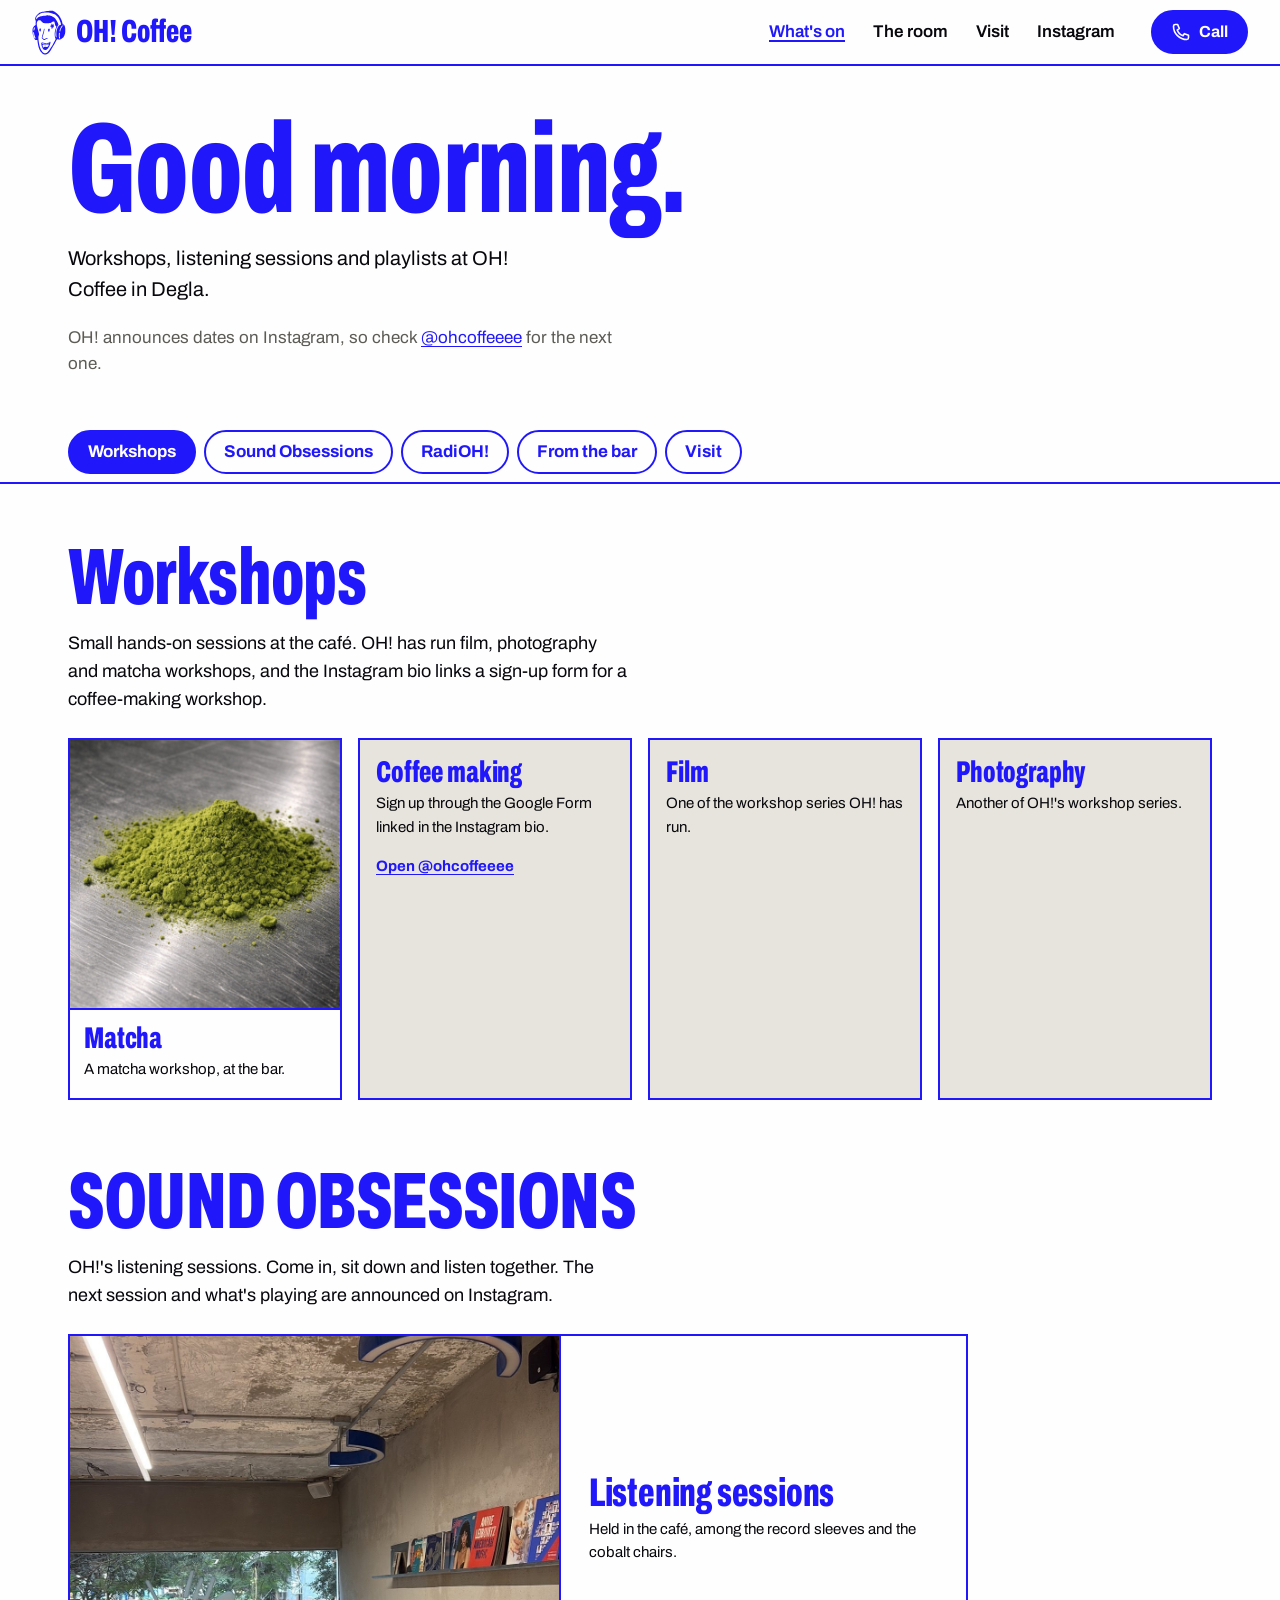
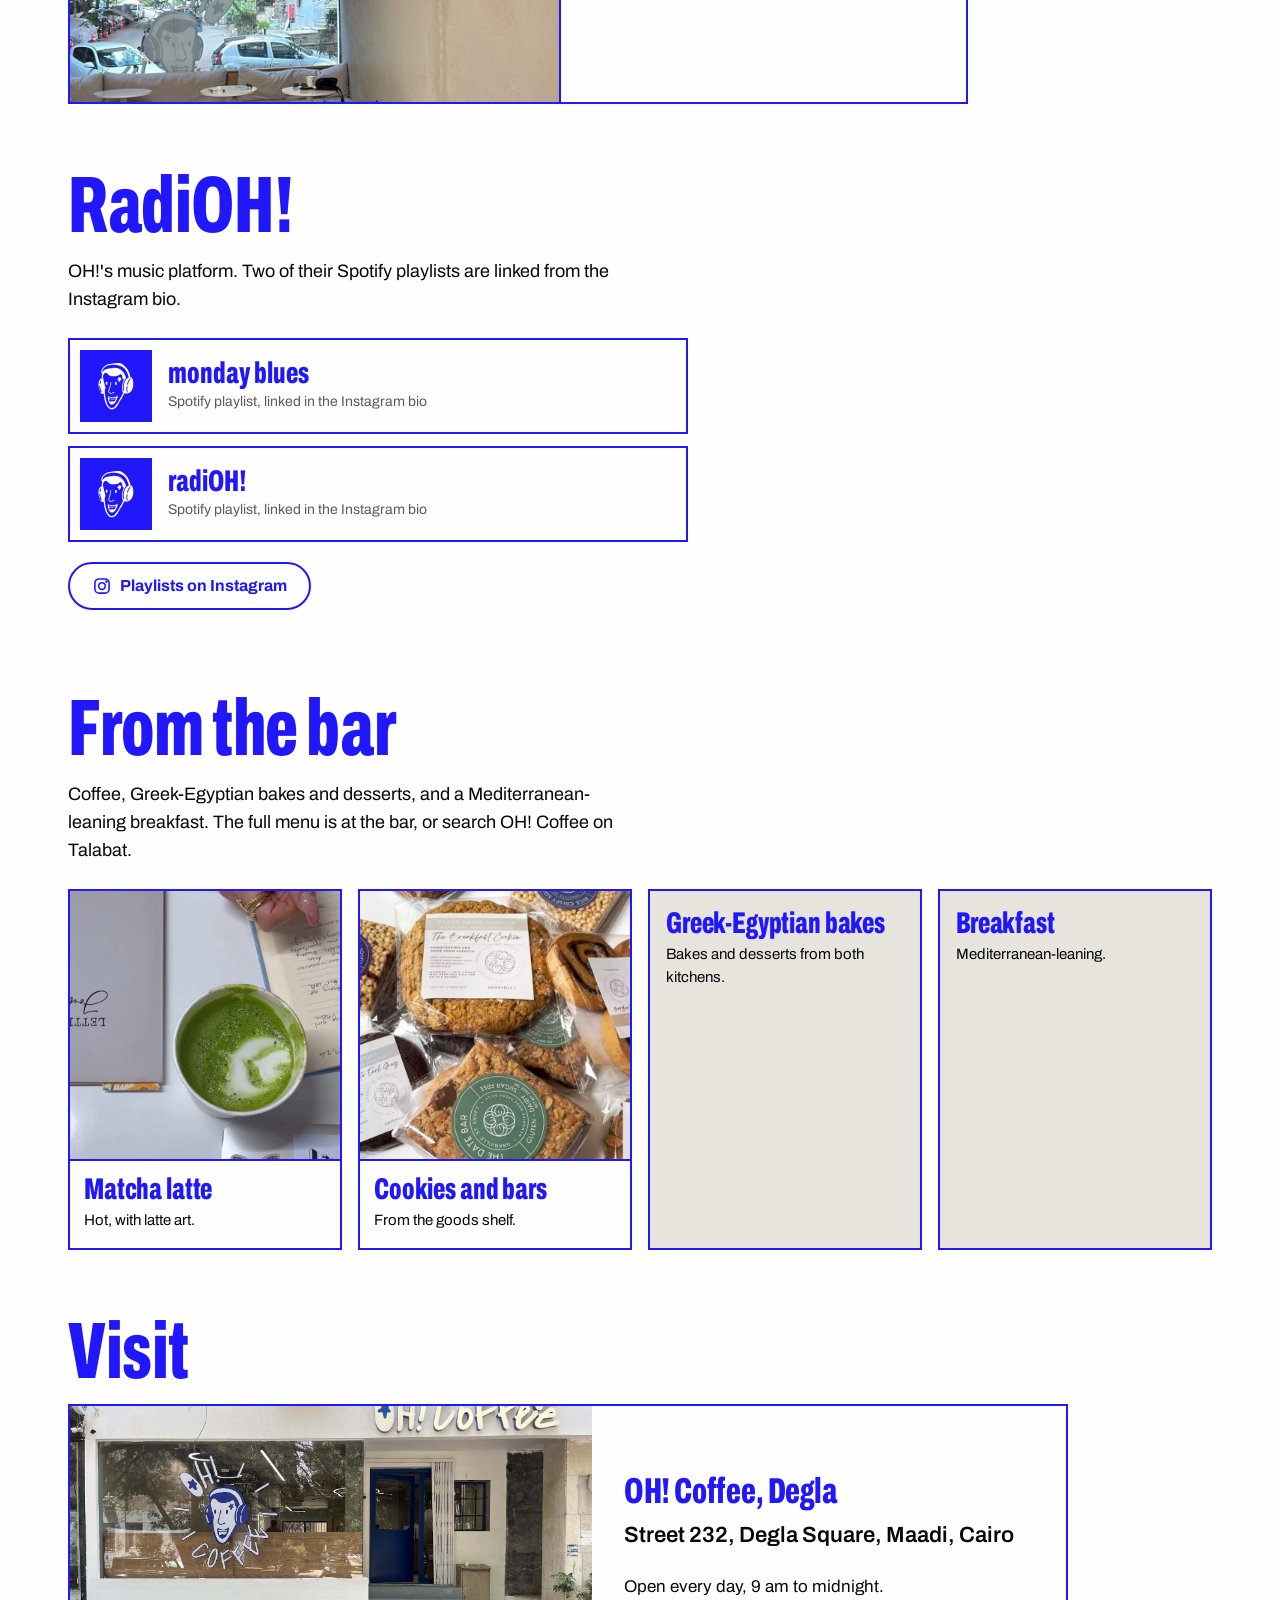
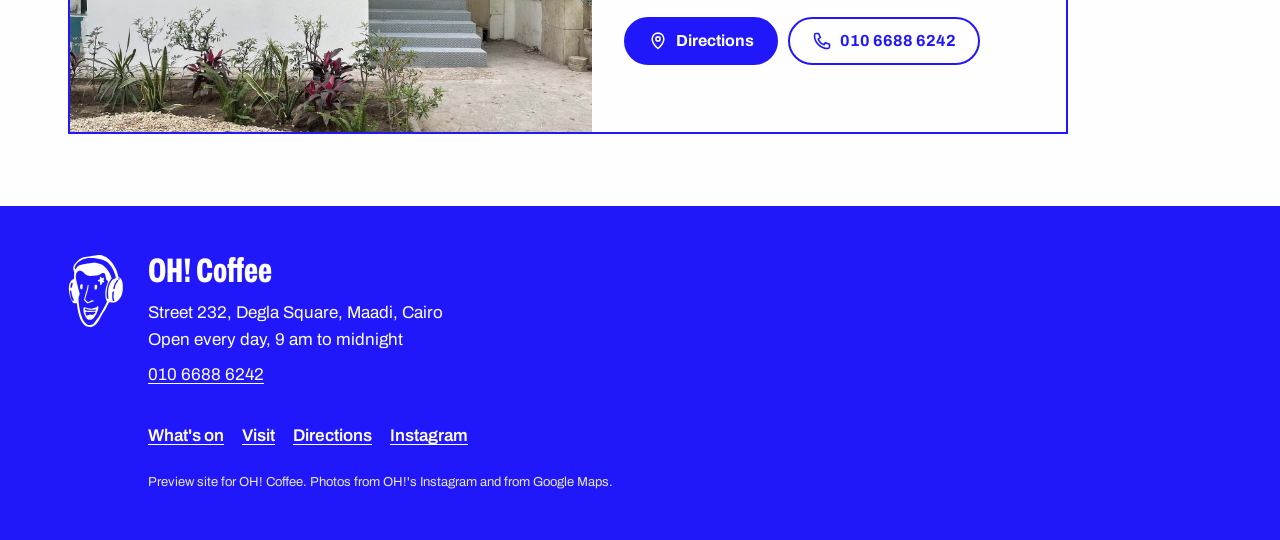
==== commit 471fab97: "Shorten playlist button so it fits at 320px Co-Authored-By: Claude Opus 5.5 (1M context) <noreply@an" ====
--- a/whatson.html
+++ b/whatson.html
@@ -48,7 +48,7 @@
   </section>
   <section class="wsec" id="radioh" aria-labelledby="radioh-h">
     <h2 id="radioh-h">RadiOH!</h2><p class="intro">OH!&#x27;s music platform. Two of their Spotify playlists are linked from the Instagram bio.</p>
-    <div class="free"><ul class="plist"><li><span class="sl"><svg class="pface" aria-hidden="true" focusable="false"><use href="#face"/></svg></span><span><b>monday blues</b><small>Spotify playlist, linked in the Instagram bio</small></span></li><li><span class="sl"><svg class="pface" aria-hidden="true" focusable="false"><use href="#face"/></svg></span><span><b>radiOH!</b><small>Spotify playlist, linked in the Instagram bio</small></span></li></ul><p><a class="btn btn-line" href="https://www.instagram.com/ohcoffeeee/" target="_blank" rel="noopener"><svg class="i" viewBox="0 0 24 24" fill="none" stroke="currentColor" stroke-width="1.9" stroke-linecap="round" stroke-linejoin="round" aria-hidden="true"><rect x="3.5" y="3.5" width="17" height="17" rx="5"/><circle cx="12" cy="12" r="4"/><circle cx="17.3" cy="6.7" r=".6" fill="currentColor"/></svg>Find the playlists on Instagram</a></p></div>
+    <div class="free"><ul class="plist"><li><span class="sl"><svg class="pface" aria-hidden="true" focusable="false"><use href="#face"/></svg></span><span><b>monday blues</b><small>Spotify playlist, linked in the Instagram bio</small></span></li><li><span class="sl"><svg class="pface" aria-hidden="true" focusable="false"><use href="#face"/></svg></span><span><b>radiOH!</b><small>Spotify playlist, linked in the Instagram bio</small></span></li></ul><p><a class="btn btn-line" href="https://www.instagram.com/ohcoffeeee/" target="_blank" rel="noopener"><svg class="i" viewBox="0 0 24 24" fill="none" stroke="currentColor" stroke-width="1.9" stroke-linecap="round" stroke-linejoin="round" aria-hidden="true"><rect x="3.5" y="3.5" width="17" height="17" rx="5"/><circle cx="12" cy="12" r="4"/><circle cx="17.3" cy="6.7" r=".6" fill="currentColor"/></svg>Playlists on Instagram</a></p></div>
   </section>
   <section class="wsec" id="bar" aria-labelledby="bar-h">
     <h2 id="bar-h">From the bar</h2><p class="intro">Coffee, Greek-Egyptian bakes and desserts, and a Mediterranean-leaning breakfast. The full menu is at the bar, or search OH! Coffee on Talabat.</p>
